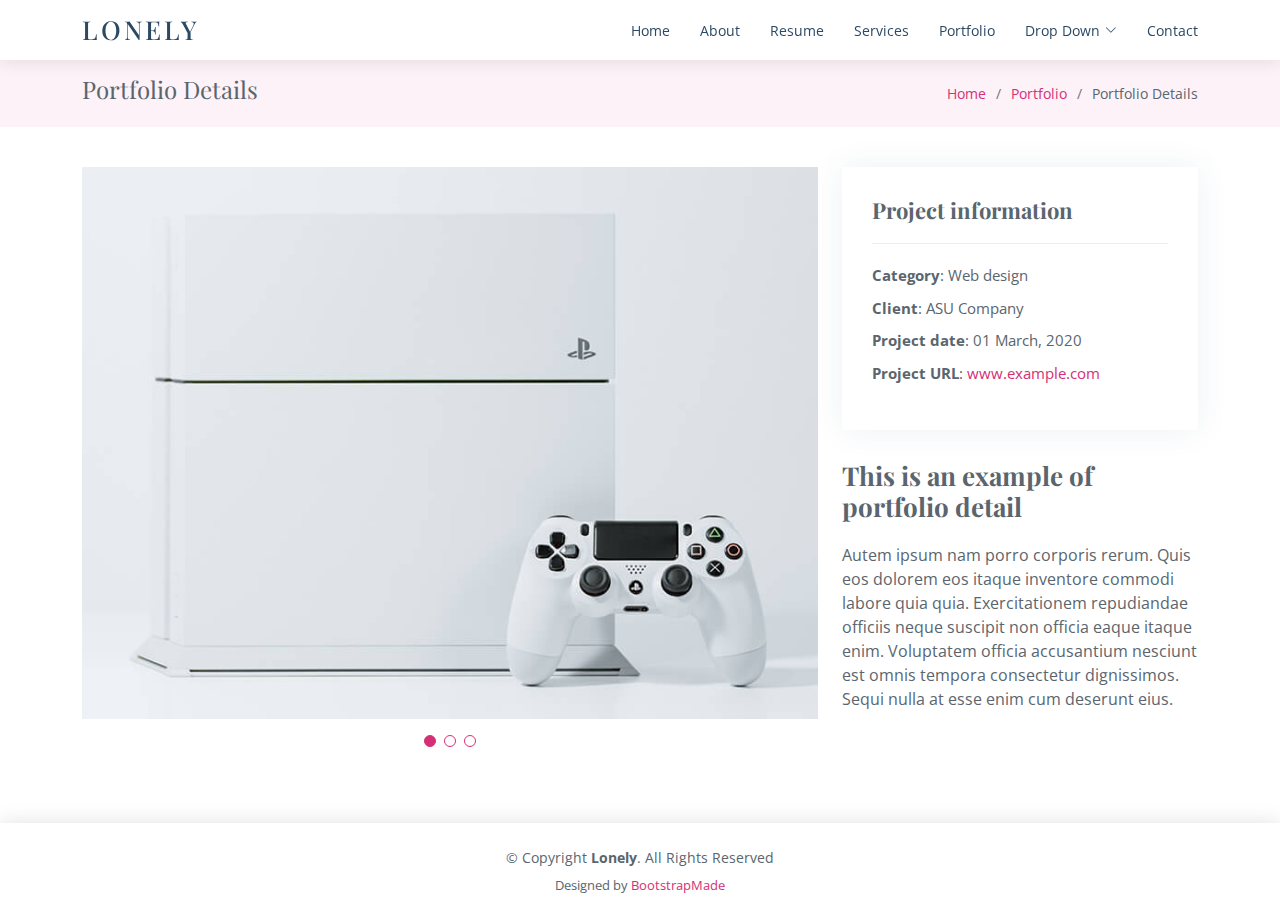
==== Website Lucas De Greef/Lonely/portfolio-details.html @ 2d720380 "website" ====
<!DOCTYPE html>
<html lang="en">

<head>
  <meta charset="utf-8">
  <meta content="width=device-width, initial-scale=1.0" name="viewport">

  <title>Portfolio Details - Lonely Bootstrap Template</title>
  <meta content="" name="description">
  <meta content="" name="keywords">

  <!-- Favicons -->
  <link href="assets/img/favicon.png" rel="icon">
  <link href="assets/img/apple-touch-icon.png" rel="apple-touch-icon">

  <!-- Google Fonts -->
  <link href="https://fonts.googleapis.com/css?family=Open+Sans:300,300i,400,400i,600,600i,700,700i|Poppins:300,300i,400,400i,500,500i,600,600i,700,700i|Playfair+Display:400,400i,500,500i,600,600i,700,700i&subset=cyrillic" rel="stylesheet">

  <!-- Vendor CSS Files -->
  <link href="assets/vendor/bootstrap/css/bootstrap.min.css" rel="stylesheet">
  <link href="assets/vendor/bootstrap-icons/bootstrap-icons.css" rel="stylesheet">
  <link href="assets/vendor/boxicons/css/boxicons.min.css" rel="stylesheet">
  <link href="assets/vendor/glightbox/css/glightbox.min.css" rel="stylesheet">
  <link href="assets/vendor/swiper/swiper-bundle.min.css" rel="stylesheet">

  <!-- Template Main CSS File -->
  <link href="assets/css/style.css" rel="stylesheet">

  <!-- =======================================================
  * Template Name: Lonely - v4.7.0
  * Template URL: https://bootstrapmade.com/free-html-bootstrap-template-lonely/
  * Author: BootstrapMade.com
  * License: https://bootstrapmade.com/license/
  ======================================================== -->
</head>

<body>

  <!-- ======= Header ======= -->
  <header id="header" class="d-flex align-items-center">
    <div class="container d-flex align-items-center justify-content-between">

      <div class="logo">
        <h1><a href="index.html">Lonely</a></h1>
        <!-- Uncomment below if you prefer to use an image logo -->
        <!-- <a href="index.html"><img src="assets/img/logo.png" alt="" class="img-fluid"></a>-->
      </div>

      <nav id="navbar" class="navbar">
        <ul>
          <li><a class="nav-link scrollto " href="#hero">Home</a></li>
          <li><a class="nav-link scrollto" href="#about">About</a></li>
          <li><a class="nav-link scrollto" href="#resume">Resume</a></li>
          <li><a class="nav-link scrollto" href="#services">Services</a></li>
          <li><a class="nav-link scrollto" href="#portfolio">Portfolio</a></li>
          <li class="dropdown"><a href="#"><span>Drop Down</span> <i class="bi bi-chevron-down"></i></a>
            <ul>
              <li><a href="#">Drop Down 1</a></li>
              <li class="dropdown"><a href="#"><span>Deep Drop Down</span> <i class="bi bi-chevron-right"></i></a>
                <ul>
                  <li><a href="#">Deep Drop Down 1</a></li>
                  <li><a href="#">Deep Drop Down 2</a></li>
                  <li><a href="#">Deep Drop Down 3</a></li>
                  <li><a href="#">Deep Drop Down 4</a></li>
                  <li><a href="#">Deep Drop Down 5</a></li>
                </ul>
              </li>
              <li><a href="#">Drop Down 2</a></li>
              <li><a href="#">Drop Down 3</a></li>
              <li><a href="#">Drop Down 4</a></li>
            </ul>
          </li>
          <li><a class="nav-link scrollto" href="#contact">Contact</a></li>
        </ul>
        <i class="bi bi-list mobile-nav-toggle"></i>
      </nav><!-- .navbar -->

    </div>
  </header><!-- End Header -->

  <main id="main">

    <!-- ======= Breadcrumbs Section ======= -->
    <section class="breadcrumbs">
      <div class="container">

        <div class="d-flex justify-content-between align-items-center">
          <h2>Portfolio Details</h2>
          <ol>
            <li><a href="index.html">Home</a></li>
            <li><a href="portfolio.html">Portfolio</a></li>
            <li>Portfolio Details</li>
          </ol>
        </div>

      </div>
    </section><!-- Breadcrumbs Section -->

    <!-- ======= Portfolio Details Section ======= -->
    <section id="portfolio-details" class="portfolio-details">
      <div class="container">

        <div class="row gy-4">

          <div class="col-lg-8">
            <div class="portfolio-details-slider swiper">
              <div class="swiper-wrapper align-items-center">

                <div class="swiper-slide">
                  <img src="assets/img/portfolio/portfolio-1.jpg" alt="">
                </div>

                <div class="swiper-slide">
                  <img src="assets/img/portfolio/portfolio-2.jpg" alt="">
                </div>

                <div class="swiper-slide">
                  <img src="assets/img/portfolio/portfolio-3.jpg" alt="">
                </div>

              </div>
              <div class="swiper-pagination"></div>
            </div>
          </div>

          <div class="col-lg-4">
            <div class="portfolio-info">
              <h3>Project information</h3>
              <ul>
                <li><strong>Category</strong>: Web design</li>
                <li><strong>Client</strong>: ASU Company</li>
                <li><strong>Project date</strong>: 01 March, 2020</li>
                <li><strong>Project URL</strong>: <a href="#">www.example.com</a></li>
              </ul>
            </div>
            <div class="portfolio-description">
              <h2>This is an example of portfolio detail</h2>
              <p>
                Autem ipsum nam porro corporis rerum. Quis eos dolorem eos itaque inventore commodi labore quia quia. Exercitationem repudiandae officiis neque suscipit non officia eaque itaque enim. Voluptatem officia accusantium nesciunt est omnis tempora consectetur dignissimos. Sequi nulla at esse enim cum deserunt eius.
              </p>
            </div>
          </div>

        </div>

      </div>
    </section><!-- End Portfolio Details Section -->

  </main><!-- End #main -->

  <!-- ======= Footer ======= -->
  <footer id="footer">
    <div class="container">
      <div class="copyright">
        &copy; Copyright <strong><span>Lonely</span></strong>. All Rights Reserved
      </div>
      <div class="credits">
        <!-- All the links in the footer should remain intact. -->
        <!-- You can delete the links only if you purchased the pro version. -->
        <!-- Licensing information: https://bootstrapmade.com/license/ -->
        <!-- Purchase the pro version with working PHP/AJAX contact form: https://bootstrapmade.com/free-html-bootstrap-template-lonely/ -->
        Designed by <a href="https://bootstrapmade.com/">BootstrapMade</a>
      </div>
    </div>
  </footer><!-- End  Footer -->

  <a href="#" class="back-to-top d-flex align-items-center justify-content-center"><i class="bi bi-arrow-up-short"></i></a>

  <!-- Vendor JS Files -->
  <script src="assets/vendor/purecounter/purecounter.js"></script>
  <script src="assets/vendor/bootstrap/js/bootstrap.bundle.min.js"></script>
  <script src="assets/vendor/glightbox/js/glightbox.min.js"></script>
  <script src="assets/vendor/isotope-layout/isotope.pkgd.min.js"></script>
  <script src="assets/vendor/swiper/swiper-bundle.min.js"></script>
  <script src="assets/vendor/waypoints/noframework.waypoints.js"></script>
  <script src="assets/vendor/php-email-form/validate.js"></script>

  <!-- Template Main JS File -->
  <script src="assets/js/main.js"></script>

</body>

</html>
---- Website Lucas De Greef/Lonely/assets/css/style.css ----
/**
* Template Name: Lonely - v4.7.0
* Template URL: https://bootstrapmade.com/free-html-bootstrap-template-lonely/
* Author: BootstrapMade.com
* License: https://bootstrapmade.com/license/
*/

/*--------------------------------------------------------------
# General
--------------------------------------------------------------*/
body {
  font-family: "Open Sans", sans-serif;
  color: #5a656e;
}

a {
  color: #d43076;
  text-decoration: none;
}

a:hover {
  color: #dd5a92;
  text-decoration: none;
}

h1, h2, h3, h4, h5, h6 {
  font-family: "Playfair Display", serif;
}

/*--------------------------------------------------------------
# Back to top button
--------------------------------------------------------------*/
.back-to-top {
  position: fixed;
  visibility: hidden;
  opacity: 0;
  right: 15px;
  bottom: 15px;
  z-index: 9999;
  background: #d43076;
  width: 40px;
  height: 40px;
  border-radius: 50px;
  transition: all 0.4s;
}
.back-to-top i {
  font-size: 24px;
  color: #fff;
  line-height: 0;
}
.back-to-top:hover {
  background: #db528c;
  color: #fff;
}
.back-to-top.active {
  visibility: visible;
  opacity: 1;
}

/*--------------------------------------------------------------
# Header
--------------------------------------------------------------*/
#header {
  transition: all 0.5s;
  z-index: 997;
  transition: all 0.5s;
  height: 60px;
  background: #fff;
  box-shadow: 0px 0px 20px 0px rgba(0, 0, 0, 0.12);
}
#header .logo h1 {
  font-size: 26px;
  margin: 0;
  padding: 6px 0;
  line-height: 1;
  font-weight: 500;
  letter-spacing: 3px;
  text-transform: uppercase;
}
#header .logo h1 a, #header .logo h1 a:hover {
  color: #2c4964;
  text-decoration: none;
}
#header .logo img {
  padding: 0;
  margin: 0;
  max-height: 40px;
}

.scrolled-offset {
  margin-top: 60px;
}

/*--------------------------------------------------------------
# Navigation Menu
--------------------------------------------------------------*/
/**
* Desktop Navigation 
*/
.navbar {
  padding: 0;
}
.navbar ul {
  margin: 0;
  padding: 0;
  display: flex;
  list-style: none;
  align-items: center;
}
.navbar li {
  position: relative;
}
.navbar a, .navbar a:focus {
  display: flex;
  align-items: center;
  justify-content: space-between;
  padding: 10px 0 10px 30px;
  font-size: 14px;
  color: #2c4964;
  white-space: nowrap;
  transition: 0.3s;
}
.navbar a i, .navbar a:focus i {
  font-size: 12px;
  line-height: 0;
  margin-left: 5px;
}
.navbar a:hover, .navbar .active, .navbar .active:focus, .navbar li:hover > a {
  color: #d43076;
}
.navbar .dropdown ul {
  display: block;
  position: absolute;
  left: 14px;
  top: 100%;
  margin: 0;
  padding: 10px 0;
  z-index: 99;
  opacity: 0;
  visibility: hidden;
  background: #fff;
  box-shadow: 0px 0px 30px rgba(127, 137, 161, 0.25);
  transition: 0.3s;
  border-radius: 4px;
}
.navbar .dropdown ul li {
  min-width: 200px;
}
.navbar .dropdown ul a {
  padding: 10px 20px;
  text-transform: none;
}
.navbar .dropdown ul a i {
  font-size: 12px;
}
.navbar .dropdown ul a:hover, .navbar .dropdown ul .active:hover, .navbar .dropdown ul li:hover > a {
  color: #d43076;
}
.navbar .dropdown:hover > ul {
  opacity: 1;
  visibility: visible;
}
.navbar .dropdown .dropdown ul {
  top: 0;
  left: calc(100% - 30px);
  visibility: hidden;
}
.navbar .dropdown .dropdown:hover > ul {
  opacity: 1;
  top: 0;
  left: 100%;
  visibility: visible;
}
@media (max-width: 1366px) {
  .navbar .dropdown .dropdown ul {
    left: -90%;
  }
  .navbar .dropdown .dropdown:hover > ul {
    left: -100%;
  }
}

/**
* Mobile Navigation 
*/
.mobile-nav-toggle {
  color: #2c4964;
  font-size: 28px;
  cursor: pointer;
  display: none;
  line-height: 0;
  transition: 0.5s;
}
.mobile-nav-toggle.bi-x {
  color: #fff;
}

@media (max-width: 991px) {
  .mobile-nav-toggle {
    display: block;
  }

  .navbar ul {
    display: none;
  }
}
.navbar-mobile {
  position: fixed;
  overflow: hidden;
  top: 0;
  right: 0;
  left: 0;
  bottom: 0;
  background: rgba(13, 21, 29, 0.6);
  transition: 0.3s;
  z-index: 998;
}
.navbar-mobile .mobile-nav-toggle {
  position: absolute;
  top: 15px;
  right: 15px;
}
.navbar-mobile ul {
  display: block;
  position: absolute;
  top: 55px;
  right: 15px;
  bottom: 15px;
  left: 15px;
  padding: 10px 0;
  border-radius: 10px;
  background-color: #fff;
  overflow-y: auto;
  transition: 0.3s;
}
.navbar-mobile a, .navbar-mobile a:focus {
  padding: 10px 20px;
  font-size: 15px;
  color: #2c4964;
}
.navbar-mobile a:hover, .navbar-mobile .active, .navbar-mobile li:hover > a {
  color: #d43076;
}
.navbar-mobile .getstarted, .navbar-mobile .getstarted:focus {
  margin: 15px;
}
.navbar-mobile .dropdown ul {
  position: static;
  display: none;
  margin: 10px 20px;
  padding: 10px 0;
  z-index: 99;
  opacity: 1;
  visibility: visible;
  background: #fff;
  box-shadow: 0px 0px 30px rgba(127, 137, 161, 0.25);
}
.navbar-mobile .dropdown ul li {
  min-width: 200px;
}
.navbar-mobile .dropdown ul a {
  padding: 10px 20px;
}
.navbar-mobile .dropdown ul a i {
  font-size: 12px;
}
.navbar-mobile .dropdown ul a:hover, .navbar-mobile .dropdown ul .active:hover, .navbar-mobile .dropdown ul li:hover > a {
  color: #d43076;
}
.navbar-mobile .dropdown > .dropdown-active {
  display: block;
}

/*--------------------------------------------------------------
# Hero Section
--------------------------------------------------------------*/
#hero {
  width: 100%;
  height: 75vh;
  background: url("../img/achter grond 3.jpg") center;
  background-size: cover;
  padding: 0 15px;
}
#hero h1 {
  margin: 0 0 10px 0;
  font-size: 48px;
  font-weight: 700;
  line-height: 56px;
  color: #fff;
}
#hero h2 {
  color: #eee;
  margin-bottom: 10px;
  font-size: 24px;
  font-weight: 300;
  font-family: "Poppins", sans-serif;
}
#hero .btn-get-started {
  font-size: 64px;
  transition: 0.5s;
  color: #fff;
  height: 60px;
}
#hero .btn-get-started:hover {
  padding-top: 10px;
  color: #d43076;
}
@media (min-width: 1024px) {
  #hero {
    background-attachment: fixed;
  }
}
@media (max-width: 768px) {
  #hero h1 {
    font-size: 28px;
    line-height: 36px;
  }
  #hero h2 {
    font-size: 18px;
    line-height: 24px;
    margin-bottom: 30px;
  }
}

/*--------------------------------------------------------------
# Sections General
--------------------------------------------------------------*/
section {
  padding: 60px 0;
}

.section-bg {
  background: linear-gradient(180deg, #f2f6f9 0%, #fff 100%);
}

.section-title {
  padding-bottom: 30px;
}
.section-title h2 {
  font-size: 32px;
  font-weight: bold;
  margin-bottom: 15px;
  padding-bottom: 15px;
  position: relative;
  color: #345676;
}
.section-title h2::after {
  content: "";
  position: absolute;
  display: block;
  width: 50px;
  height: 3px;
  background: #d43076;
  bottom: 0;
  left: 0;
}
.section-title p {
  margin-bottom: 0;
}

/*--------------------------------------------------------------
# Breadcrumbs
--------------------------------------------------------------*/
.breadcrumbs {
  padding: 15px 0;
  background-color: #fcf2f7;
  min-height: 40px;
}
.breadcrumbs h2 {
  font-size: 24px;
  font-weight: 300;
}
.breadcrumbs ol {
  display: flex;
  flex-wrap: wrap;
  list-style: none;
  padding: 0;
  margin: 0;
  font-size: 14px;
}
.breadcrumbs ol li + li {
  padding-left: 10px;
}
.breadcrumbs ol li + li::before {
  display: inline-block;
  padding-right: 10px;
  color: #6c757d;
  content: "/";
}
@media (max-width: 768px) {
  .breadcrumbs .d-flex {
    display: block !important;
  }
  .breadcrumbs ol {
    display: block;
  }
  .breadcrumbs ol li {
    display: inline-block;
  }
}

/*--------------------------------------------------------------
# About
--------------------------------------------------------------*/
.about .content {
  padding: 30px 0;
}
.about .content h3 {
  font-weight: 500;
  font-size: 34px;
  color: #2c4964;
}
.about .content p {
  margin-bottom: 0;
}
.about .content .count-box {
  padding: 20px 0;
  width: 100%;
}
.about .content .count-box i {
  display: block;
  font-size: 36px;
  color: #eeafca;
  float: left;
  line-height: 0;
}
.about .content .count-box span {
  font-size: 36px;
  line-height: 20px;
  display: block;
  font-weight: 700;
  color: #2c4964;
  margin-left: 50px;
  font-family: "Playfair Display", serif;
}
.about .content .count-box p {
  padding: 15px 0 0 0;
  margin: 0 0 0 50px;
  font-family: "Playfair Display", serif;
  font-size: 14px;
  color: #437099;
}
.about .content .count-box a {
  font-weight: 600;
  display: block;
  margin-top: 20px;
  color: #437099;
  font-size: 15px;
  font-family: "Poppins", sans-serif;
  transition: ease-in-out 0.3s;
}
.about .content .count-box a:hover {
  color: #6b96be;
}
.about .image {
  background: url("../img/Lucas 2.jpg") center ;
  background-size: cover;
  min-height: 400px;
}
@media (max-width: 991px) {
  .about .image {
    text-align: center;
  }
  .about .image img {
    max-width: 80%;
  }
}
@media (max-width: 667px) {
  .about .image img {
    max-width: 100%;
  }
}

/*--------------------------------------------------------------
# Skills
--------------------------------------------------------------*/
.skills .progress {
  height: 50px;
  display: block;
  background: none;
}
.skills .progress .skill {
  padding: 10px 0;
  margin: 0 0 6px 0;
  text-transform: uppercase;
  display: block;
  font-weight: 600;
  font-family: "Poppins", sans-serif;
  color: #2c4964;
}
.skills .progress .skill .val {
  float: right;
  font-style: normal;
}
.skills .progress-bar-wrap {
  background: #fbeaf1;
}
.skills .progress-bar {
  width: 1px;
  height: 10px;
  transition: 0.9s;
  background-color: #345676;
}

/*--------------------------------------------------------------
# Resume
--------------------------------------------------------------*/
.resume .resume-title {
  font-size: 26px;
  font-weight: 500;
  margin-top: 20px;
  margin-bottom: 20px;
  color: #4b7dab;
  font-family: "Poppins", sans-serif;
}
.resume .resume-item {
  padding: 0 0 20px 20px;
  margin-top: -2px;
  border-left: 2px solid #d43076;
  position: relative;
}
.resume .resume-item h4 {
  line-height: 18px;
  font-size: 18px;
  font-weight: 600;
  color: #2c4964;
  margin-bottom: 10px;
}
.resume .resume-item h5 {
  font-size: 16px;
  background: #e4ebf3;
  padding: 5px 15px;
  display: inline-block;
  font-weight: 400;
  margin-bottom: 10px;
  font-family: "Poppins", sans-serif;
}
.resume .resume-item ul {
  padding-left: 20px;
}
.resume .resume-item ul li {
  padding-bottom: 10px;
}
.resume .resume-item:last-child {
  padding-bottom: 0;
}
.resume .resume-item::before {
  content: "";
  position: absolute;
  width: 16px;
  height: 16px;
  border-radius: 50px;
  left: -9px;
  top: 0;
  background: #fff;
  border: 2px solid #d43076;
}

/*--------------------------------------------------------------
# Services
--------------------------------------------------------------*/
.services .icon-box {
  padding: 20px 15px;
  position: relative;
  overflow: hidden;
  background: #fff;
  box-shadow: 0 0 29px 0 rgba(68, 88, 144, 0.2);
  transition: all 0.3s ease-in-out;
  border-radius: 8px;
  text-align: center;
  z-index: 1;
}
.services .icon-box::before {
  content: "";
  position: absolute;
  top: 0;
  left: 0;
  right: 0;
  height: 0;
  transition: ease-in-out 0.3s;
  z-index: -1;
}
.services .icon-box:hover::before {
  background: #d43076;
  height: 100%;
  border-radius: 0px;
}
.services .icon {
  margin: 0 auto 30px auto;
  padding-top: 10px;
  display: inline-block;
  text-align: center;
  border-radius: 50%;
  width: 60px;
  height: 60px;
  background: #d43076;
  transition: all 0.3s ease-in-out;
}
.services .icon i {
  font-size: 36px;
  line-height: 1;
  color: #fff;
}
.services .title {
  font-weight: 700;
  margin-bottom: 15px;
  font-size: 18px;
}
.services .title a {
  color: #111;
}
.services .description {
  font-size: 15px;
  line-height: 24px;
  margin-bottom: 0;
}
.services .icon-box:hover .title a, .services .icon-box:hover .description {
  color: #fff;
}
.services .icon-box:hover .icon {
  background: #fff;
}
.services .icon-box:hover .icon i {
  color: #d43076;
}
@media (max-width: 768px) {
  .services .icon-box::before {
    bottom: 60%;
  }
}

/*--------------------------------------------------------------
# Portfolio
--------------------------------------------------------------*/
.portfolio .portfolio-item {
  margin-bottom: 30px;
}
.portfolio #portfolio-flters {
  padding: 0;
  margin: 0 auto 35px auto;
  list-style: none;
  text-align: center;
  background: #fff;
  border-radius: 50px;
  padding: 2px 15px;
  box-shadow: 0px 2px 15px rgba(0, 0, 0, 0.08);
}
.portfolio #portfolio-flters li {
  cursor: pointer;
  display: inline-block;
  padding: 10px 15px 8px 15px;
  font-size: 14px;
  font-weight: 600;
  line-height: 1;
  text-transform: uppercase;
  color: #5a656e;
  margin-bottom: 5px;
  transition: all 0.3s ease-in-out;
}
.portfolio #portfolio-flters li:hover, .portfolio #portfolio-flters li.filter-active {
  color: #d43076;
}
.portfolio #portfolio-flters li:last-child {
  margin-right: 0;
}
.portfolio .portfolio-wrap {
  transition: 0.3s;
  position: relative;
  overflow: hidden;
  z-index: 1;
}
.portfolio .portfolio-wrap::before {
  content: "";
  background: rgba(44, 73, 100, 0.6);
  position: absolute;
  left: 30px;
  right: 30px;
  top: 30px;
  bottom: 30px;
  transition: all ease-in-out 0.3s;
  z-index: 2;
  opacity: 0;
}
.portfolio .portfolio-wrap .portfolio-info {
  opacity: 0;
  position: absolute;
  top: 10%;
  left: 0;
  right: 0;
  text-align: center;
  z-index: 3;
  transition: all ease-in-out 0.3s;
}
.portfolio .portfolio-wrap .portfolio-info h4 {
  font-size: 20px;
  color: #fff;
  font-weight: 600;
}
.portfolio .portfolio-wrap .portfolio-info p {
  color: #ffffff;
  font-size: 14px;
  text-transform: uppercase;
}
.portfolio .portfolio-wrap .portfolio-links {
  opacity: 0;
  left: 0;
  right: 0;
  bottom: 10%;
  text-align: center;
  z-index: 3;
  position: absolute;
  transition: all ease-in-out 0.3s;
}
.portfolio .portfolio-wrap .portfolio-links a {
  color: #fff;
  margin: 0 2px;
  font-size: 28px;
  display: inline-block;
  transition: 0.3s;
}
.portfolio .portfolio-wrap .portfolio-links a:hover {
  color: #e684ae;
}
.portfolio .portfolio-wrap:hover::before {
  top: 0;
  left: 0;
  right: 0;
  bottom: 0;
  opacity: 1;
}
.portfolio .portfolio-wrap:hover .portfolio-info {
  opacity: 1;
  top: calc(50% - 48px);
}
.portfolio .portfolio-wrap:hover .portfolio-links {
  opacity: 1;
  bottom: calc(50% - 50px);
}

/*--------------------------------------------------------------
# Portfolio Details
--------------------------------------------------------------*/
.portfolio-details {
  padding-top: 40px;
}
.portfolio-details .portfolio-details-slider img {
  width: 100%;
}
.portfolio-details .portfolio-details-slider .swiper-pagination {
  margin-top: 20px;
  position: relative;
}
.portfolio-details .portfolio-details-slider .swiper-pagination .swiper-pagination-bullet {
  width: 12px;
  height: 12px;
  background-color: #fff;
  opacity: 1;
  border: 1px solid #d43076;
}
.portfolio-details .portfolio-details-slider .swiper-pagination .swiper-pagination-bullet-active {
  background-color: #d43076;
}
.portfolio-details .portfolio-info {
  padding: 30px;
  box-shadow: 0px 0 30px rgba(44, 73, 100, 0.08);
}
.portfolio-details .portfolio-info h3 {
  font-size: 22px;
  font-weight: 700;
  margin-bottom: 20px;
  padding-bottom: 20px;
  border-bottom: 1px solid #eee;
}
.portfolio-details .portfolio-info ul {
  list-style: none;
  padding: 0;
  font-size: 15px;
}
.portfolio-details .portfolio-info ul li + li {
  margin-top: 10px;
}
.portfolio-details .portfolio-description {
  padding-top: 30px;
}
.portfolio-details .portfolio-description h2 {
  font-size: 26px;
  font-weight: 700;
  margin-bottom: 20px;
}
.portfolio-details .portfolio-description p {
  padding: 0;
}

/*--------------------------------------------------------------
# Testimonials
--------------------------------------------------------------*/
.testimonials .testimonials-carousel, .testimonials .testimonials-slider {
  overflow: hidden;
}
.testimonials .testimonial-item {
  box-sizing: content-box;
  min-height: 320px;
}
.testimonials .testimonial-item .testimonial-img {
  width: 90px;
  border-radius: 50%;
  margin: -40px 0 0 40px;
  position: relative;
  z-index: 2;
  border: 6px solid #fff;
  box-shadow: 0px 5px 15px rgba(0, 0, 0, 0.1);
}
.testimonials .testimonial-item h3 {
  font-size: 18px;
  font-weight: bold;
  margin: 10px 0 5px 45px;
  color: #2c4964;
}
.testimonials .testimonial-item h4 {
  font-size: 14px;
  color: #6b96be;
  margin: 0 0 0 45px;
}
.testimonials .testimonial-item .quote-icon-left, .testimonials .testimonial-item .quote-icon-right {
  color: #f7d9e6;
  font-size: 26px;
}
.testimonials .testimonial-item .quote-icon-left {
  display: inline-block;
  left: -5px;
  position: relative;
}
.testimonials .testimonial-item .quote-icon-right {
  display: inline-block;
  right: -5px;
  position: relative;
  top: 10px;
}
.testimonials .testimonial-item p {
  font-style: italic;
  margin: 0 15px 0 15px;
  padding: 20px 20px 60px 20px;
  background: #fff;
  position: relative;
  border-radius: 6px;
  position: relative;
  z-index: 1;
  box-shadow: 0px 2px 15px rgba(0, 0, 0, 0.1);
}
.testimonials .swiper-pagination {
  margin-top: 20px;
  position: relative;
}
.testimonials .swiper-pagination .swiper-pagination-bullet {
  width: 12px;
  height: 12px;
  background-color: #fff;
  opacity: 1;
  border: 1px solid #d43076;
}
.testimonials .swiper-pagination .swiper-pagination-bullet-active {
  background-color: #d43076;
}
@media (max-width: 767px) {
  .testimonials {
    margin: 30px 10px;
  }
}

/*--------------------------------------------------------------
# Contact
--------------------------------------------------------------*/
.contact .contact-about h3 {
  font-size: 36px;
  margin: 0 0 10px 0;
  padding: 0;
  line-height: 1;
  font-weight: 300;
  letter-spacing: 3px;
  text-transform: uppercase;
  color: #d43076;
}
.contact .contact-about p {
  font-size: 14px;
  line-height: 24px;
  font-family: "Playfair Display", serif;
  color: #3c6387;
}
.contact .social-links {
  padding-bottom: 20px;
}
.contact .social-links a {
  font-size: 18px;
  display: inline-block;
  background: #fff;
  color: #d43076;
  line-height: 0;
  padding: 8px 0;
  margin-right: 4px;
  border-radius: 50%;
  text-align: center;
  width: 36px;
  height: 36px;
  transition: 0.3s;
  border: 1px solid #d43076;
}
.contact .social-links a:hover {
  background: #d43076;
  color: #fff;
}
.contact .info {
  color: #5a656e;
}
.contact .info i {
  font-size: 32px;
  color: #d43076;
  line-height: 0;
  margin-right: 15px;
}
.contact .info p {
  font-size: 14px;
  margin: 0;
}
.contact .php-email-form .error-message {
  display: none;
  color: #fff;
  background: #ed3c0d;
  text-align: left;
  padding: 15px;
  font-weight: 600;
}
.contact .php-email-form .error-message br + br {
  margin-top: 25px;
}
.contact .php-email-form .sent-message {
  display: none;
  color: #fff;
  background: #18d26e;
  text-align: center;
  padding: 15px;
  font-weight: 600;
}
.contact .php-email-form .loading {
  display: none;
  background: #fff;
  text-align: center;
  padding: 15px;
}
.contact .php-email-form .loading:before {
  content: "";
  display: inline-block;
  border-radius: 50%;
  width: 24px;
  height: 24px;
  margin: 0 10px -6px 0;
  border: 3px solid #18d26e;
  border-top-color: #eee;
  -webkit-animation: animate-loading 1s linear infinite;
  animation: animate-loading 1s linear infinite;
}
.contact .php-email-form input, .contact .php-email-form textarea {
  border-radius: 0;
  box-shadow: none;
  font-size: 14px;
}
.contact .php-email-form input:focus, .contact .php-email-form textarea:focus {
  border-color: #d43076;
}
.contact .php-email-form button[type=submit] {
  background: #d43076;
  border: 0;
  padding: 10px 24px;
  color: #fff;
  transition: 0.4s;
  border-radius: 50px;
}
.contact .php-email-form button[type=submit]:hover {
  background: #dd5a92;
}
@-webkit-keyframes animate-loading {
  0% {
    transform: rotate(0deg);
  }
  100% {
    transform: rotate(360deg);
  }
}
@keyframes animate-loading {
  0% {
    transform: rotate(0deg);
  }
  100% {
    transform: rotate(360deg);
  }
}

/*--------------------------------------------------------------
# Footer
--------------------------------------------------------------*/
#footer {
  background: #fff;
  padding: 24px 0;
  font-size: 14px;
  box-shadow: 0px 0 20px 0 rgba(0, 0, 0, 0.12);
}
#footer .copyright {
  text-align: center;
}
#footer .credits {
  padding-top: 8px;
  text-align: center;
  font-size: 13px;
}
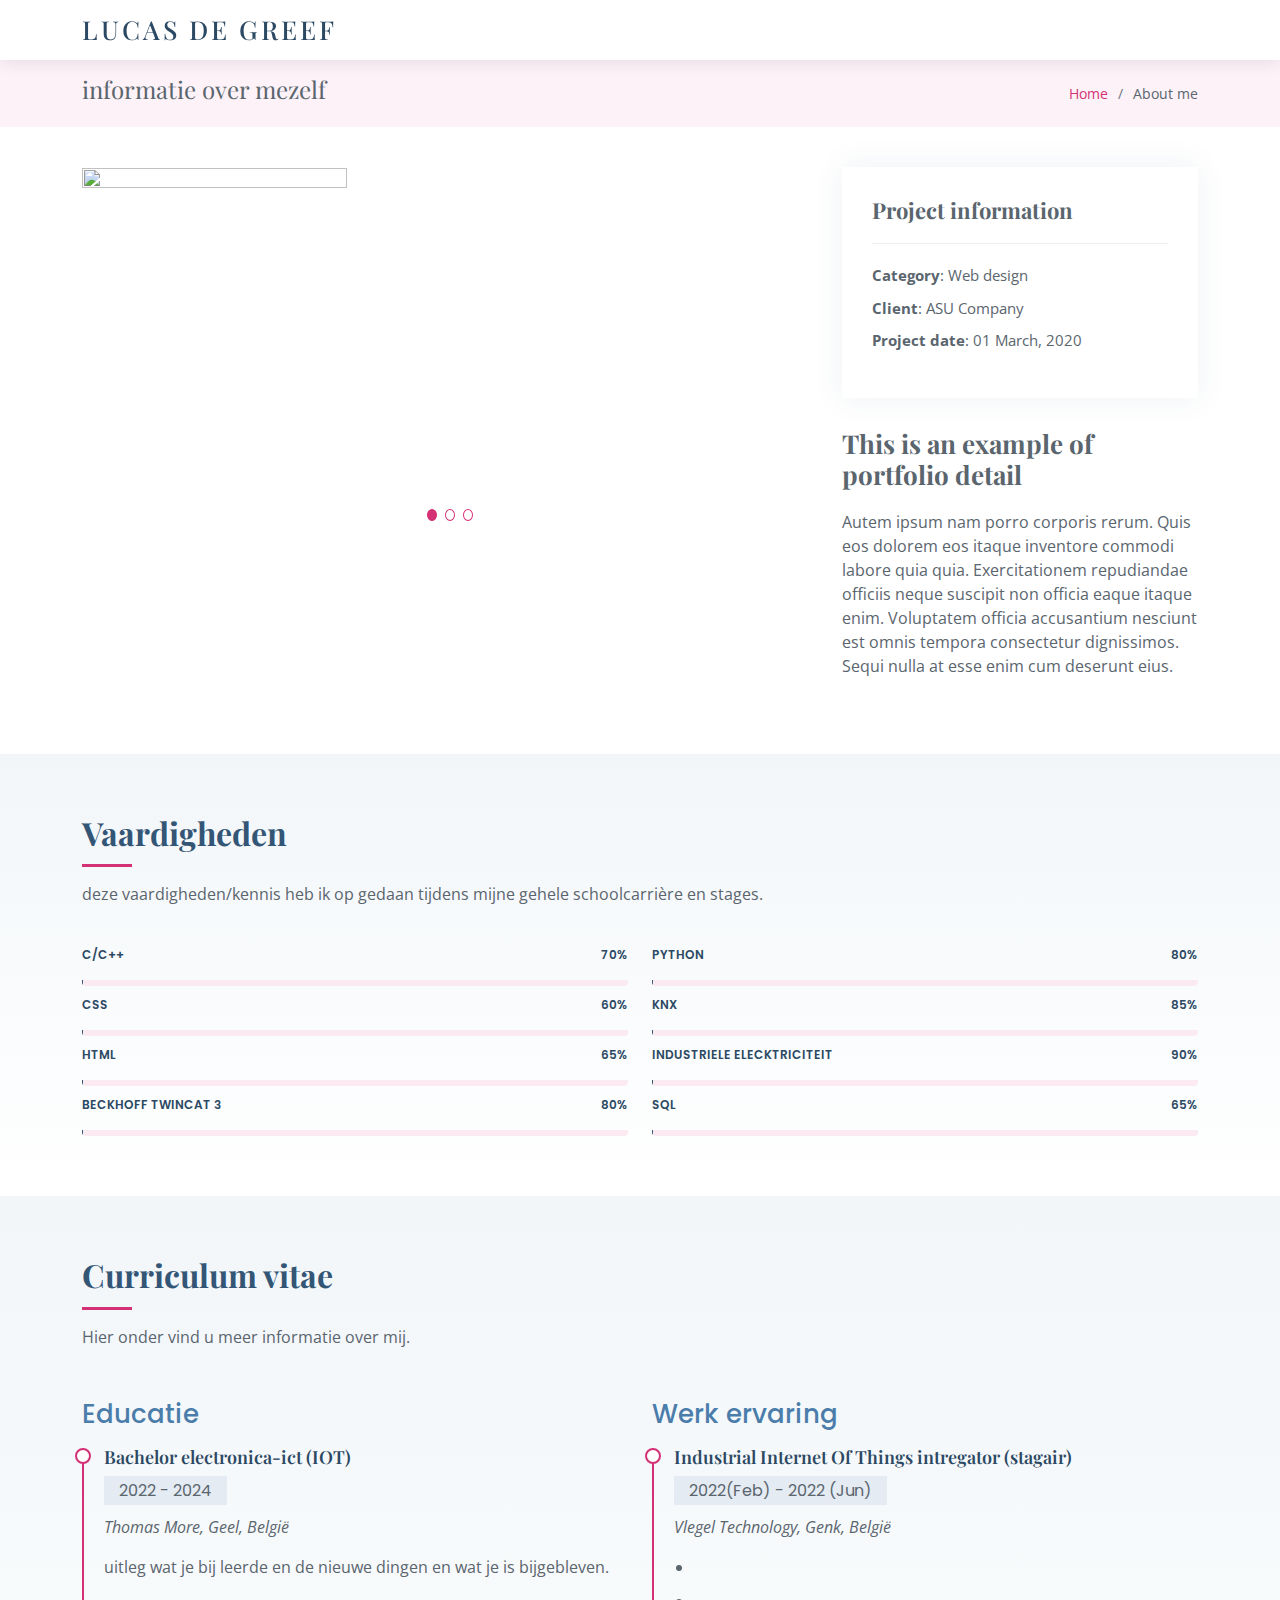
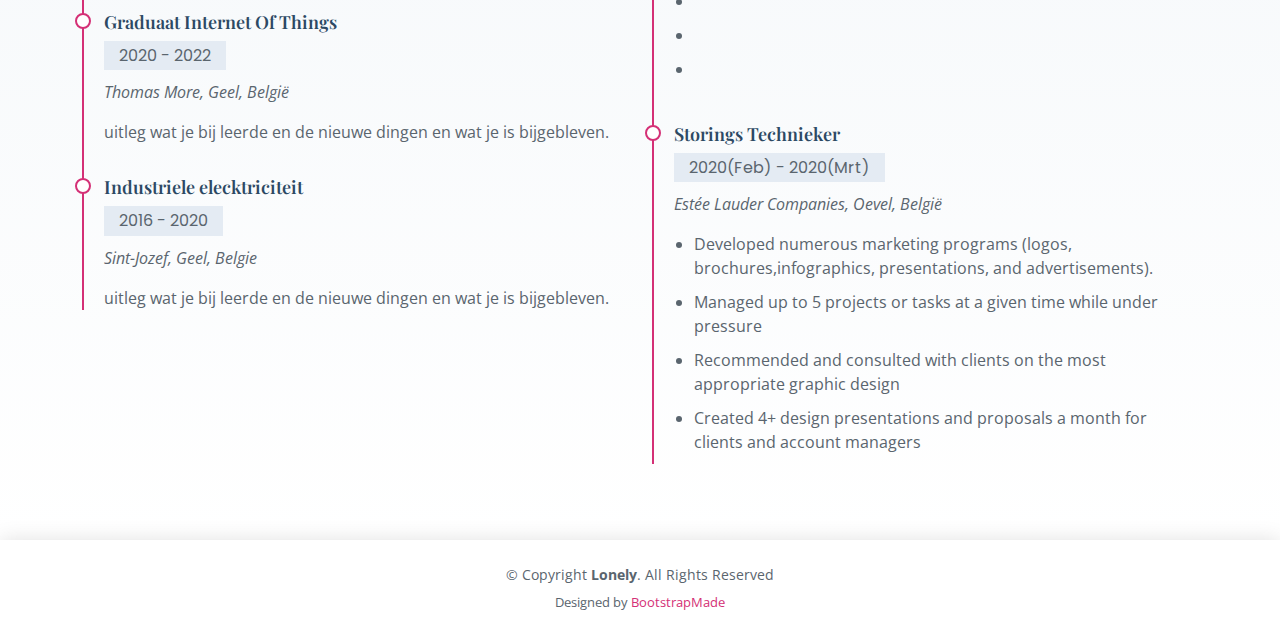
==== commit 918d8430: "test" ====
--- a/Website Lucas De Greef/Lonely/portfolio-details.html
+++ b/Website Lucas De Greef/Lonely/portfolio-details.html
@@ -1,16 +1,16 @@
 <!DOCTYPE html>
-<html lang="en">
+<html lang="nl">
 
 <head>
   <meta charset="utf-8">
   <meta content="width=device-width, initial-scale=1.0" name="viewport">
 
-  <title>Portfolio Details - Lonely Bootstrap Template</title>
+  <title>Portfolio project</title>
   <meta content="" name="description">
   <meta content="" name="keywords">
 
   <!-- Favicons -->
-  <link href="assets/img/favicon.png" rel="icon">
+  <link href="assets/img/favicon-32x32.png" rel="icon">
   <link href="assets/img/apple-touch-icon.png" rel="apple-touch-icon">
 
   <!-- Google Fonts -->
@@ -27,7 +27,7 @@
   <link href="assets/css/style.css" rel="stylesheet">
 
   <!-- =======================================================
-  * Template Name: Lonely - v4.7.0
+  * Template Name: Lonely - v4.10.0
   * Template URL: https://bootstrapmade.com/free-html-bootstrap-template-lonely/
   * Author: BootstrapMade.com
   * License: https://bootstrapmade.com/license/
@@ -41,40 +41,12 @@
     <div class="container d-flex align-items-center justify-content-between">
 
       <div class="logo">
-        <h1><a href="index.html">Lonely</a></h1>
+        <h1><a href="index.html">Lucas De Greef</a></h1>
         <!-- Uncomment below if you prefer to use an image logo -->
         <!-- <a href="index.html"><img src="assets/img/logo.png" alt="" class="img-fluid"></a>-->
       </div>
 
-      <nav id="navbar" class="navbar">
-        <ul>
-          <li><a class="nav-link scrollto " href="#hero">Home</a></li>
-          <li><a class="nav-link scrollto" href="#about">About</a></li>
-          <li><a class="nav-link scrollto" href="#resume">Resume</a></li>
-          <li><a class="nav-link scrollto" href="#services">Services</a></li>
-          <li><a class="nav-link scrollto" href="#portfolio">Portfolio</a></li>
-          <li class="dropdown"><a href="#"><span>Drop Down</span> <i class="bi bi-chevron-down"></i></a>
-            <ul>
-              <li><a href="#">Drop Down 1</a></li>
-              <li class="dropdown"><a href="#"><span>Deep Drop Down</span> <i class="bi bi-chevron-right"></i></a>
-                <ul>
-                  <li><a href="#">Deep Drop Down 1</a></li>
-                  <li><a href="#">Deep Drop Down 2</a></li>
-                  <li><a href="#">Deep Drop Down 3</a></li>
-                  <li><a href="#">Deep Drop Down 4</a></li>
-                  <li><a href="#">Deep Drop Down 5</a></li>
-                </ul>
-              </li>
-              <li><a href="#">Drop Down 2</a></li>
-              <li><a href="#">Drop Down 3</a></li>
-              <li><a href="#">Drop Down 4</a></li>
-            </ul>
-          </li>
-          <li><a class="nav-link scrollto" href="#contact">Contact</a></li>
-        </ul>
-        <i class="bi bi-list mobile-nav-toggle"></i>
-      </nav><!-- .navbar -->
-
+      
     </div>
   </header><!-- End Header -->
 
@@ -85,11 +57,10 @@
       <div class="container">
 
         <div class="d-flex justify-content-between align-items-center">
-          <h2>Portfolio Details</h2>
+          <h2>informatie over mezelf</h2>
           <ol>
             <li><a href="index.html">Home</a></li>
-            <li><a href="portfolio.html">Portfolio</a></li>
-            <li>Portfolio Details</li>
+            <li>About me</li>
           </ol>
         </div>
 
@@ -104,10 +75,10 @@
 
           <div class="col-lg-8">
             <div class="portfolio-details-slider swiper">
-              <div class="swiper-wrapper align-items-center">
+              <div class="swiper-wrapper">
 
                 <div class="swiper-slide">
-                  <img src="assets/img/portfolio/portfolio-1.jpg" alt="">
+                  <img src="assets/img/DSC00935.JPG" alt="">
                 </div>
 
                 <div class="swiper-slide">
@@ -130,7 +101,6 @@
                 <li><strong>Category</strong>: Web design</li>
                 <li><strong>Client</strong>: ASU Company</li>
                 <li><strong>Project date</strong>: 01 March, 2020</li>
-                <li><strong>Project URL</strong>: <a href="#">www.example.com</a></li>
               </ul>
             </div>
             <div class="portfolio-description">
@@ -145,6 +115,151 @@
 
       </div>
     </section><!-- End Portfolio Details Section -->
+
+
+    <!-- ======= Skills Section ======= -->
+    <section id="skills" class="skills section-bg">
+      <div class="container">
+
+        <div class="section-title">
+          <h2>Vaardigheden</h2>
+          <p>deze vaardigheden/kennis heb ik op gedaan tijdens mijne gehele schoolcarrière en stages.</p>
+        </div>
+
+        <div class="row skills-content">
+
+          <div class="col-lg-6">
+
+            <div class="progress">
+              <span class="skill">C/C++ <i class="val">70%</i></span>
+              <div class="progress-bar-wrap">
+                <div class="progress-bar" role="progressbar" aria-valuenow="70" aria-valuemin="0" aria-valuemax="100"></div>
+              </div>
+            </div>
+
+            <div class="progress">
+              <span class="skill">CSS <i class="val">60%</i></span>
+              <div class="progress-bar-wrap">
+                <div class="progress-bar" role="progressbar" aria-valuenow="60" aria-valuemin="0" aria-valuemax="100"></div>
+              </div>
+            </div>
+
+            <div class="progress">
+              <span class="skill"> HTML <i class="val">65%</i></span>
+              <div class="progress-bar-wrap">
+                <div class="progress-bar" role="progressbar" aria-valuenow="65" aria-valuemin="0" aria-valuemax="100"></div>
+              </div>
+            </div>
+
+            <div class="progress">
+              <span class="skill">Beckhoff Twincat 3<i class="val">80%</i></span>
+              <div class="progress-bar-wrap">
+                <div class="progress-bar" role="progressbar" aria-valuenow="80" aria-valuemin="0" aria-valuemax="100"></div>
+              </div>
+            </div>
+          </div>
+
+          <div class="col-lg-6">
+
+            <div class="progress">
+              <span class="skill">Python <i class="val">80%</i></span>
+              <div class="progress-bar-wrap">
+                <div class="progress-bar" role="progressbar" aria-valuenow="80" aria-valuemin="0" aria-valuemax="100"></div>
+              </div>
+            </div>
+
+            <div class="progress">
+              <span class="skill">KNX <i class="val">85%</i></span>
+              <div class="progress-bar-wrap">
+                <div class="progress-bar" role="progressbar" aria-valuenow="85" aria-valuemin="0" aria-valuemax="100"></div>
+              </div>
+            </div>
+
+            <div class="progress">
+              <span class="skill">Industriele elecktriciteit <i class="val">90%</i></span>
+              <div class="progress-bar-wrap">
+                <div class="progress-bar" role="progressbar" aria-valuenow="90" aria-valuemin="0" aria-valuemax="100"></div>
+              </div>
+            </div>
+
+            <div class="progress">
+              <span class="skill"> SQL <i class="val">65%</i></span>
+              <div class="progress-bar-wrap">
+                <div class="progress-bar" role="progressbar" aria-valuenow="65" aria-valuemin="0" aria-valuemax="100"></div>
+              </div>
+            </div>
+
+          </div>
+
+        </div>
+
+      </div>
+    </section><!-- End Skills Section -->
+
+ <!-- ======= Resume Section ======= -->
+ <section id="resume" class="resume section-bg">
+  <div class="container">
+
+    <div class="section-title">
+      <h2>Curriculum vitae</h2>
+      <p>Hier onder vind u meer informatie over mij.</p>
+    </div>
+    <div class="row">
+      <div class="col-lg-6">
+        <h3 class="resume-title">Educatie</h3>
+        <div class="resume-item">
+          <h4>Bachelor electronica-ict (IOT)</h4>
+          <h5>2022 - 2024</h5>
+          <p><em>Thomas More, Geel, België</em></p>
+          <p> uitleg wat je bij leerde en de nieuwe dingen en wat je is bijgebleven.</p>
+        </div>
+        <div class="resume-item">
+          <h4>Graduaat Internet Of Things </h4>
+          <h5>2020 - 2022</h5>
+          <p><em>Thomas More, Geel, België</em></p>
+          <p> uitleg wat je bij leerde en de nieuwe dingen en wat je is bijgebleven.</p>
+        </div>
+        <div class="resume-item">
+          <h4>Industriele elecktriciteit</h4>
+          <h5>2016 - 2020</h5>
+          <p><em>Sint-Jozef, Geel, Belgie</em></p>
+          <p> uitleg wat je bij leerde en de nieuwe dingen en wat je is bijgebleven.</p>
+        </div>
+      </div>
+
+
+      <div class="col-lg-6">
+        <h3 class="resume-title">Werk ervaring</h3>
+        <div class="resume-item">
+          <h4>Industrial Internet Of Things intregator (stagair)</h4>
+          <h5>2022(Feb) - 2022 (Jun)</h5>
+          <p><em>Vlegel Technology, Genk, België </em></p>
+          <ul>
+            <li></li>
+            <li></li>
+            <li></li>
+            <li></li>
+          </ul>
+          </p>
+        </div>
+        <div class="resume-item">
+          <h4>Storings Technieker</h4>
+          <h5>2020(Feb) - 2020(Mrt)</h5>
+          <p><em>Estée Lauder Companies, Oevel, België</em></p>
+          <p>
+          <ul>
+            <li>Developed numerous marketing programs (logos, brochures,infographics, presentations, and advertisements).</li>
+            <li>Managed up to 5 projects or tasks at a given time while under pressure</li>
+            <li>Recommended and consulted with clients on the most appropriate graphic design</li>
+            <li>Created 4+ design presentations and proposals a month for clients and account managers</li>
+          </ul>
+          </p>
+        </div>
+      </div>
+    </div>
+
+  </div>
+</section><!-- End Res
 
   </main><!-- End #main -->
 
@@ -167,7 +282,7 @@
   <a href="#" class="back-to-top d-flex align-items-center justify-content-center"><i class="bi bi-arrow-up-short"></i></a>
 
   <!-- Vendor JS Files -->
-  <script src="assets/vendor/purecounter/purecounter.js"></script>
+  <script src="assets/vendor/purecounter/purecounter_vanilla.js"></script>
   <script src="assets/vendor/bootstrap/js/bootstrap.bundle.min.js"></script>
   <script src="assets/vendor/glightbox/js/glightbox.min.js"></script>
   <script src="assets/vendor/isotope-layout/isotope.pkgd.min.js"></script>
--- a/Website Lucas De Greef/Lonely/assets/css/style.css
+++ b/Website Lucas De Greef/Lonely/assets/css/style.css
@@ -154,7 +154,7 @@
   font-size: 12px;
 }
 .navbar .dropdown ul a:hover, .navbar .dropdown ul .active:hover, .navbar .dropdown ul li:hover > a {
-  color: #d43076;
+  color: #303bd4;
 }
 .navbar .dropdown:hover > ul {
   opacity: 1;
@@ -276,8 +276,8 @@
 --------------------------------------------------------------*/
 #hero {
   width: 100%;
-  height: 75vh;
-  background: url("../img/achter grond 3.jpg") center;
+  height: 90vh;
+  background: url("../img/DSC00935.JPG") center; /* deze foto nog vervangen*/
   background-size: cover;
   padding: 0 15px;
 }
@@ -289,7 +289,7 @@
   color: #fff;
 }
 #hero h2 {
-  color: #eee;
+  color: #fff;
   margin-bottom: 10px;
   font-size: 24px;
   font-weight: 300;
@@ -303,7 +303,7 @@
 }
 #hero .btn-get-started:hover {
   padding-top: 10px;
-  color: #d43076;
+  color: #60cc21;
 }
 @media (min-width: 1024px) {
   #hero {
@@ -453,7 +453,7 @@
   color: #6b96be;
 }
 .about .image {
-  background: url("../img/Lucas 2.jpg") center ;
+  background: url("../img/Lucas1.jpg") top center ;
   background-size: cover;
   min-height: 400px;
 }
@@ -744,14 +744,15 @@
   padding-top: 40px;
 }
 .portfolio-details .portfolio-details-slider img {
-  width: 100%;
+  width: 60%;
+  height: 60%;
 }
 .portfolio-details .portfolio-details-slider .swiper-pagination {
-  margin-top: 20px;
+  margin-top: 15px;
   position: relative;
 }
 .portfolio-details .portfolio-details-slider .swiper-pagination .swiper-pagination-bullet {
-  width: 12px;
+  width: 10px;
   height: 12px;
   background-color: #fff;
   opacity: 1;
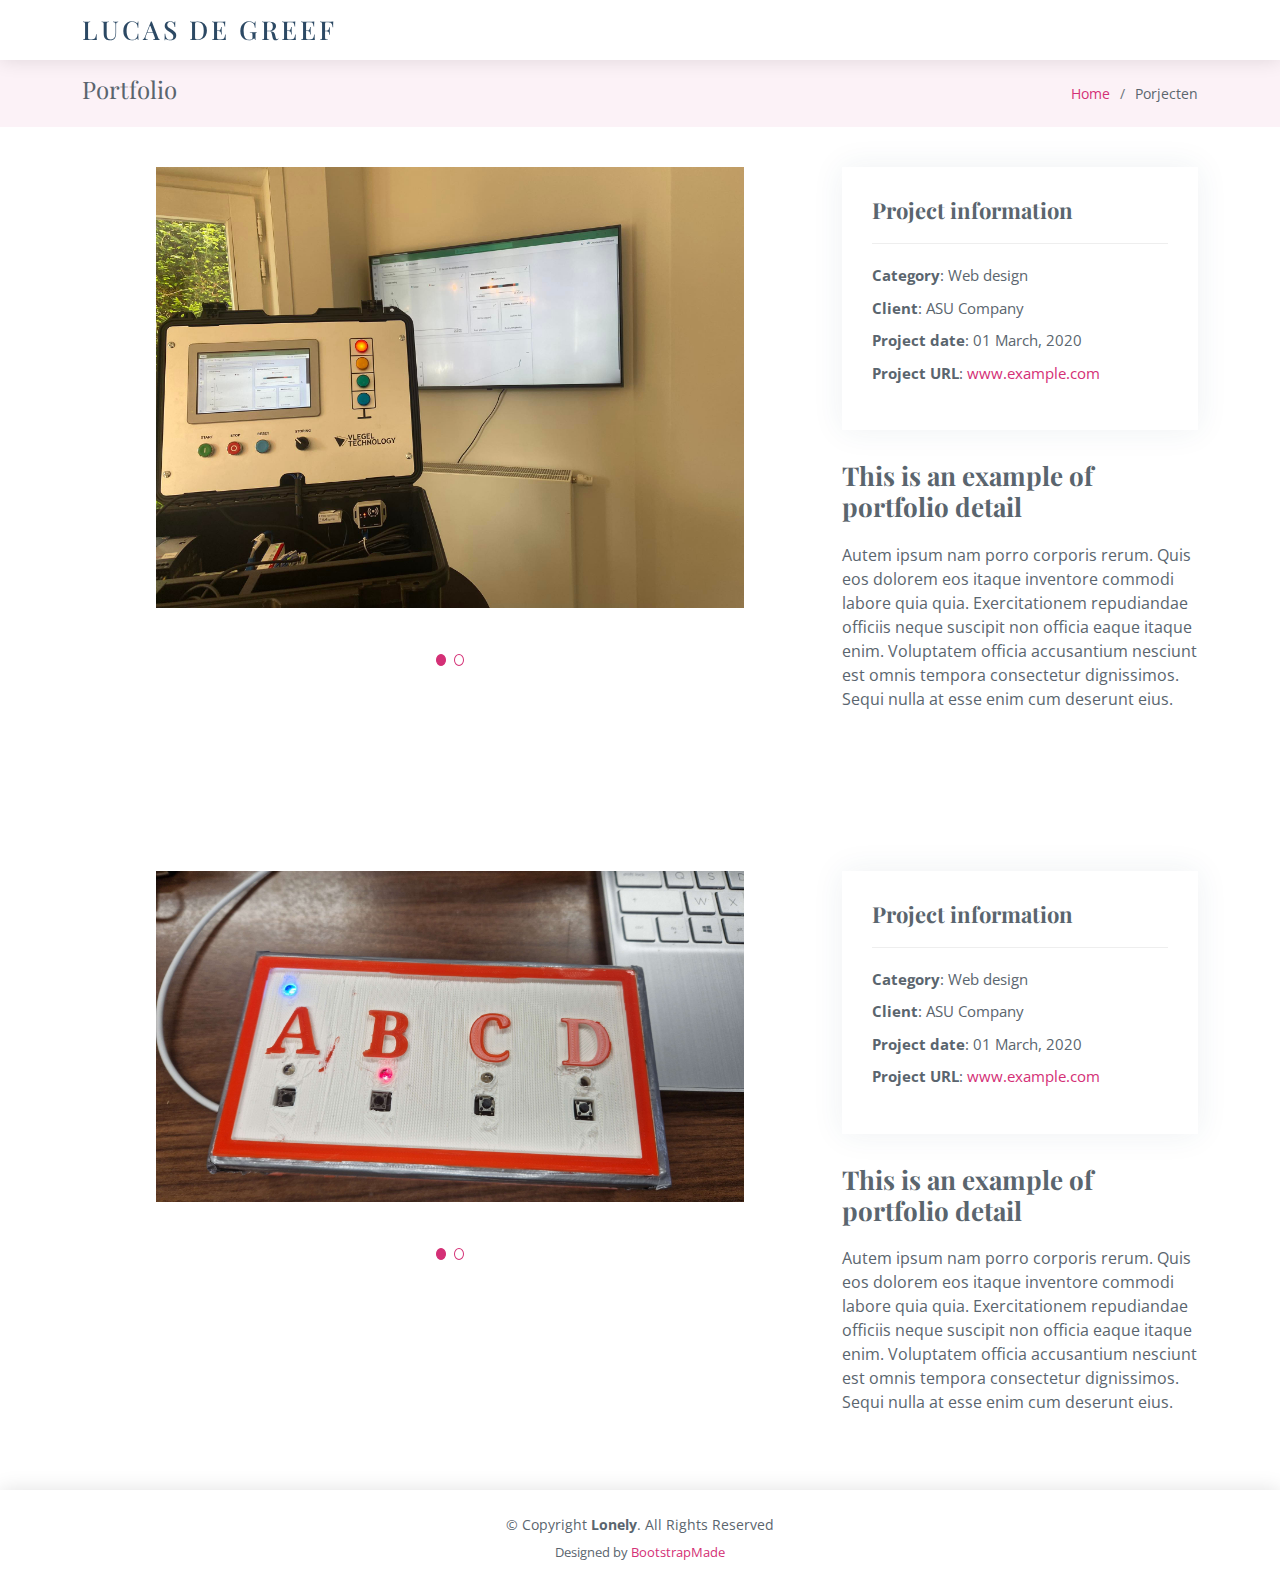
==== commit 27a139d7: "bijna klaar" ====
--- a/Website Lucas De Greef/Lonely/portfolio-details.html
+++ b/Website Lucas De Greef/Lonely/portfolio-details.html
@@ -1,16 +1,16 @@
 <!DOCTYPE html>
-<html lang="nl">
+<html lang="en">
 
 <head>
   <meta charset="utf-8">
   <meta content="width=device-width, initial-scale=1.0" name="viewport">
 
-  <title>Portfolio project</title>
+  <title>Projecten</title>
   <meta content="" name="description">
   <meta content="" name="keywords">
 
   <!-- Favicons -->
-  <link href="assets/img/favicon-32x32.png" rel="icon">
+  <link href="assets/img/favicon.png" rel="icon">
   <link href="assets/img/apple-touch-icon.png" rel="apple-touch-icon">
 
   <!-- Google Fonts -->
@@ -46,7 +46,6 @@
         <!-- <a href="index.html"><img src="assets/img/logo.png" alt="" class="img-fluid"></a>-->
       </div>
 
-      
     </div>
   </header><!-- End Header -->
 
@@ -57,10 +56,10 @@
       <div class="container">
 
         <div class="d-flex justify-content-between align-items-center">
-          <h2>informatie over mezelf</h2>
+          <h2>Portfolio</h2>
           <ol>
             <li><a href="index.html">Home</a></li>
-            <li>About me</li>
+            <li>Porjecten</li>
           </ol>
         </div>
 
@@ -75,18 +74,58 @@
 
           <div class="col-lg-8">
             <div class="portfolio-details-slider swiper">
-              <div class="swiper-wrapper">
+              <div class="swiper-wrapper align-items-center">
 
                 <div class="swiper-slide">
-                  <img src="assets/img/DSC00935.JPG" alt="">
+                  <img src="assets/img/Achter grond 3.jpg" alt="">
                 </div>
 
                 <div class="swiper-slide">
-                  <img src="assets/img/portfolio/portfolio-2.jpg" alt="">
+                  <img src="assets/img/achtergrond 2.jpg" alt="">
+                </div>
+              </div>
+              <div class="swiper-pagination"></div>
+            </div>
+          </div>
+
+          <div class="col-lg-4">
+            <div class="portfolio-info">
+              <h3>Project information</h3>
+              <ul>
+                <li><strong>Category</strong>: Web design</li>
+                <li><strong>Client</strong>: ASU Company</li>
+                <li><strong>Project date</strong>: 01 March, 2020</li>
+                <li><strong>Project URL</strong>: <a href="#">www.example.com</a></li>
+              </ul>
+            </div>
+            <div class="portfolio-description">
+              <h2>This is an example of portfolio detail</h2>
+              <p>
+                Autem ipsum nam porro corporis rerum. Quis eos dolorem eos itaque inventore commodi labore quia quia. Exercitationem repudiandae officiis neque suscipit non officia eaque itaque enim. Voluptatem officia accusantium nesciunt est omnis tempora consectetur dignissimos. Sequi nulla at esse enim cum deserunt eius.
+              </p>
+            </div>
+          </div>
+
+        </div>
+
+      </div>
+
+      <div><br><br><br><br><br><br></div>
+
+      <div class="container">
+
+        <div class="row gy-4">
+
+          <div class="col-lg-8">
+            <div class="portfolio-details-slider swiper">
+              <div class="swiper-wrapper align-items-center">
+
+                <div class="swiper-slide">
+                  <img src="assets/img/20230131_111245.jpg" alt="">
                 </div>
 
                 <div class="swiper-slide">
-                  <img src="assets/img/portfolio/portfolio-3.jpg" alt="">
+                  <img src="assets/img/20230131_111248.jpg" alt="">
                 </div>
 
               </div>
@@ -101,6 +140,7 @@
                 <li><strong>Category</strong>: Web design</li>
                 <li><strong>Client</strong>: ASU Company</li>
                 <li><strong>Project date</strong>: 01 March, 2020</li>
+                <li><strong>Project URL</strong>: <a href="#">www.example.com</a></li>
               </ul>
             </div>
             <div class="portfolio-description">
@@ -115,151 +155,6 @@
 
       </div>
     </section><!-- End Portfolio Details Section -->
-
-
-    <!-- ======= Skills Section ======= -->
-    <section id="skills" class="skills section-bg">
-      <div class="container">
-
-        <div class="section-title">
-          <h2>Vaardigheden</h2>
-          <p>deze vaardigheden/kennis heb ik op gedaan tijdens mijne gehele schoolcarrière en stages.</p>
-        </div>
-
-        <div class="row skills-content">
-
-          <div class="col-lg-6">
-
-            <div class="progress">
-              <span class="skill">C/C++ <i class="val">70%</i></span>
-              <div class="progress-bar-wrap">
-                <div class="progress-bar" role="progressbar" aria-valuenow="70" aria-valuemin="0" aria-valuemax="100"></div>
-              </div>
-            </div>
-
-            <div class="progress">
-              <span class="skill">CSS <i class="val">60%</i></span>
-              <div class="progress-bar-wrap">
-                <div class="progress-bar" role="progressbar" aria-valuenow="60" aria-valuemin="0" aria-valuemax="100"></div>
-              </div>
-            </div>
-
-            <div class="progress">
-              <span class="skill"> HTML <i class="val">65%</i></span>
-              <div class="progress-bar-wrap">
-                <div class="progress-bar" role="progressbar" aria-valuenow="65" aria-valuemin="0" aria-valuemax="100"></div>
-              </div>
-            </div>
-
-            <div class="progress">
-              <span class="skill">Beckhoff Twincat 3<i class="val">80%</i></span>
-              <div class="progress-bar-wrap">
-                <div class="progress-bar" role="progressbar" aria-valuenow="80" aria-valuemin="0" aria-valuemax="100"></div>
-              </div>
-            </div>
-          </div>
-
-          <div class="col-lg-6">
-
-            <div class="progress">
-              <span class="skill">Python <i class="val">80%</i></span>
-              <div class="progress-bar-wrap">
-                <div class="progress-bar" role="progressbar" aria-valuenow="80" aria-valuemin="0" aria-valuemax="100"></div>
-              </div>
-            </div>
-
-            <div class="progress">
-              <span class="skill">KNX <i class="val">85%</i></span>
-              <div class="progress-bar-wrap">
-                <div class="progress-bar" role="progressbar" aria-valuenow="85" aria-valuemin="0" aria-valuemax="100"></div>
-              </div>
-            </div>
-
-            <div class="progress">
-              <span class="skill">Industriele elecktriciteit <i class="val">90%</i></span>
-              <div class="progress-bar-wrap">
-                <div class="progress-bar" role="progressbar" aria-valuenow="90" aria-valuemin="0" aria-valuemax="100"></div>
-              </div>
-            </div>
-
-            <div class="progress">
-              <span class="skill"> SQL <i class="val">65%</i></span>
-              <div class="progress-bar-wrap">
-                <div class="progress-bar" role="progressbar" aria-valuenow="65" aria-valuemin="0" aria-valuemax="100"></div>
-              </div>
-            </div>
-
-          </div>
-
-        </div>
-
-      </div>
-    </section><!-- End Skills Section -->
-
- <!-- ======= Resume Section ======= -->
- <section id="resume" class="resume section-bg">
-  <div class="container">
-
-    <div class="section-title">
-      <h2>Curriculum vitae</h2>
-      <p>Hier onder vind u meer informatie over mij.</p>
-    </div>
-    <div class="row">
-      <div class="col-lg-6">
-        <h3 class="resume-title">Educatie</h3>
-        <div class="resume-item">
-          <h4>Bachelor electronica-ict (IOT)</h4>
-          <h5>2022 - 2024</h5>
-          <p><em>Thomas More, Geel, België</em></p>
-          <p> uitleg wat je bij leerde en de nieuwe dingen en wat je is bijgebleven.</p>
-        </div>
-        <div class="resume-item">
-          <h4>Graduaat Internet Of Things </h4>
-          <h5>2020 - 2022</h5>
-          <p><em>Thomas More, Geel, België</em></p>
-          <p> uitleg wat je bij leerde en de nieuwe dingen en wat je is bijgebleven.</p>
-        </div>
-        <div class="resume-item">
-          <h4>Industriele elecktriciteit</h4>
-          <h5>2016 - 2020</h5>
-          <p><em>Sint-Jozef, Geel, Belgie</em></p>
-          <p> uitleg wat je bij leerde en de nieuwe dingen en wat je is bijgebleven.</p>
-        </div>
-      </div>
-
-
-      <div class="col-lg-6">
-        <h3 class="resume-title">Werk ervaring</h3>
-        <div class="resume-item">
-          <h4>Industrial Internet Of Things intregator (stagair)</h4>
-          <h5>2022(Feb) - 2022 (Jun)</h5>
-          <p><em>Vlegel Technology, Genk, België </em></p>
-          <ul>
-            <li></li>
-            <li></li>
-            <li></li>
-            <li></li>
-          </ul>
-          </p>
-        </div>
-        <div class="resume-item">
-          <h4>Storings Technieker</h4>
-          <h5>2020(Feb) - 2020(Mrt)</h5>
-          <p><em>Estée Lauder Companies, Oevel, België</em></p>
-          <p>
-          <ul>
-            <li>Developed numerous marketing programs (logos, brochures,infographics, presentations, and advertisements).</li>
-            <li>Managed up to 5 projects or tasks at a given time while under pressure</li>
-            <li>Recommended and consulted with clients on the most appropriate graphic design</li>
-            <li>Created 4+ design presentations and proposals a month for clients and account managers</li>
-          </ul>
-          </p>
-        </div>
-      </div>
-    </div>
-
-  </div>
-</section><!-- End Res
 
   </main><!-- End #main -->
 
--- a/Website Lucas De Greef/Lonely/assets/css/style.css
+++ b/Website Lucas De Greef/Lonely/assets/css/style.css
@@ -115,7 +115,7 @@
   align-items: center;
   justify-content: space-between;
   padding: 10px 0 10px 30px;
-  font-size: 14px;
+  font-size: 20px;
   color: #2c4964;
   white-space: nowrap;
   transition: 0.3s;
@@ -276,8 +276,8 @@
 --------------------------------------------------------------*/
 #hero {
   width: 100%;
-  height: 90vh;
-  background: url("../img/DSC00935.JPG") center; /* deze foto nog vervangen*/
+  height: 99vh;
+  background: url("../img/DSC02151.JPG") top; /* deze foto nog vervangen*/
   background-size: cover;
   padding: 0 15px;
 }
@@ -303,7 +303,7 @@
 }
 #hero .btn-get-started:hover {
   padding-top: 10px;
-  color: #60cc21;
+  color: #2c4964;
 }
 @media (min-width: 1024px) {
   #hero {
@@ -570,6 +570,7 @@
   text-align: center;
   z-index: 1;
 }
+
 .services .icon-box::before {
   content: "";
   position: absolute;
@@ -580,6 +581,7 @@
   transition: ease-in-out 0.3s;
   z-index: -1;
 }
+
 .services .icon-box:hover::before {
   background: #d43076;
   height: 100%;
@@ -744,8 +746,11 @@
   padding-top: 40px;
 }
 .portfolio-details .portfolio-details-slider img {
-  width: 60%;
-  height: 60%;
+  width: 80%;
+  height: 80%;
+  margin-left: 10%;
+  margin-right: 20%;
+  margin-bottom: 35px;
 }
 .portfolio-details .portfolio-details-slider .swiper-pagination {
   margin-top: 15px;
@@ -1011,4 +1016,4 @@
   padding-top: 8px;
   text-align: center;
   font-size: 13px;
-}+}
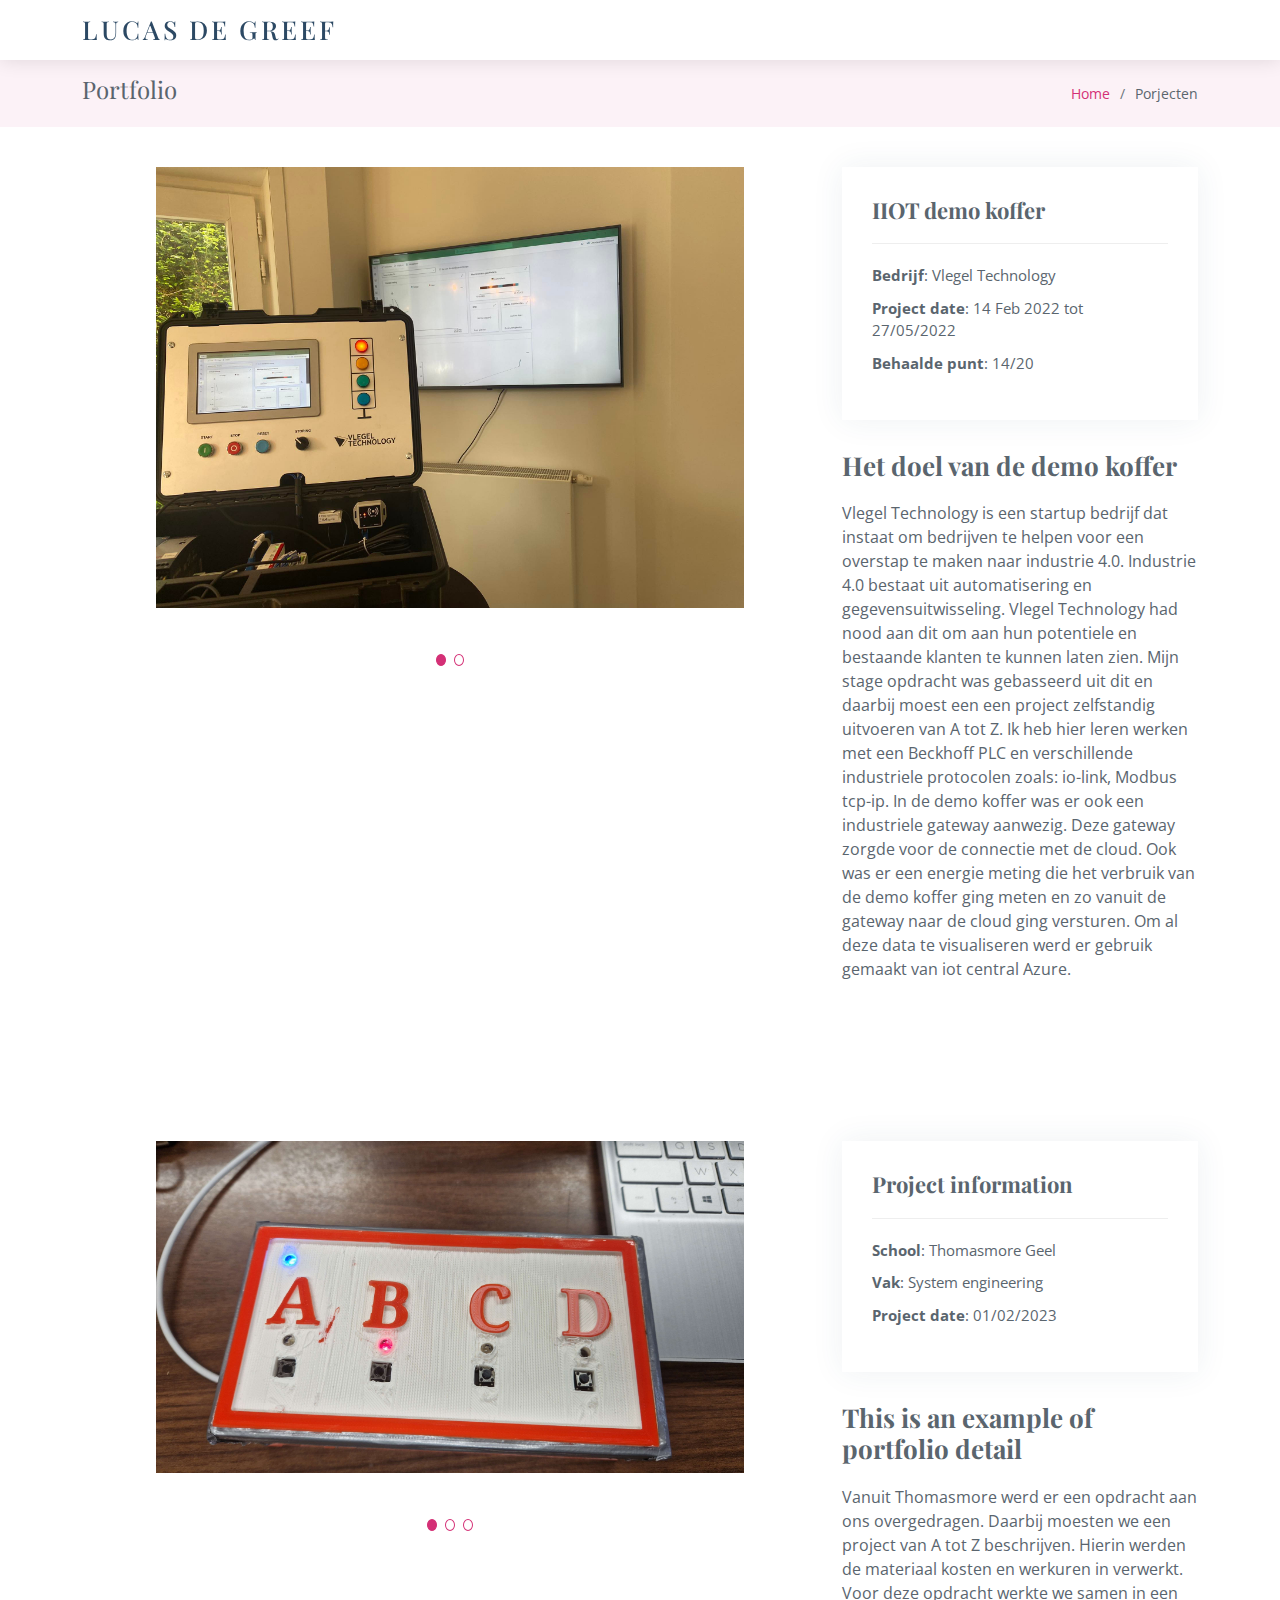
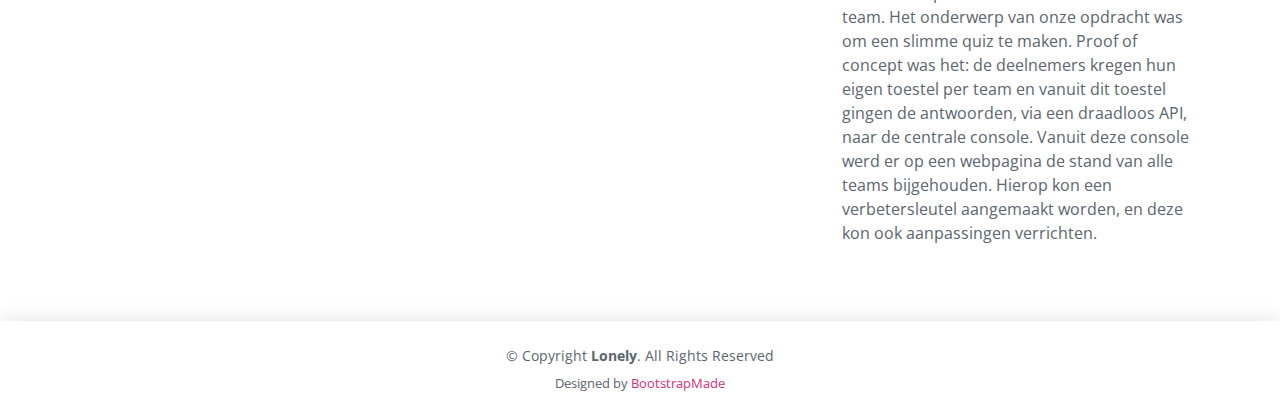
==== commit 591a9b0c: "final" ====
--- a/Website Lucas De Greef/Lonely/portfolio-details.html
+++ b/Website Lucas De Greef/Lonely/portfolio-details.html
@@ -1,5 +1,5 @@
 <!DOCTYPE html>
-<html lang="en">
+<html lang="nl">
 
 <head>
   <meta charset="utf-8">
@@ -10,8 +10,7 @@
   <meta content="" name="keywords">
 
   <!-- Favicons -->
-  <link href="assets/img/favicon.png" rel="icon">
-  <link href="assets/img/apple-touch-icon.png" rel="apple-touch-icon">
+  <link href="assets/img/favicon-32x32.png" rel="icon">
 
   <!-- Google Fonts -->
   <link href="https://fonts.googleapis.com/css?family=Open+Sans:300,300i,400,400i,600,600i,700,700i|Poppins:300,300i,400,400i,500,500i,600,600i,700,700i|Playfair+Display:400,400i,500,500i,600,600i,700,700i&subset=cyrillic" rel="stylesheet">
@@ -23,15 +22,9 @@
   <link href="assets/vendor/glightbox/css/glightbox.min.css" rel="stylesheet">
   <link href="assets/vendor/swiper/swiper-bundle.min.css" rel="stylesheet">
 
-  <!-- Template Main CSS File -->
+  
   <link href="assets/css/style.css" rel="stylesheet">
 
-  <!-- =======================================================
-  * Template Name: Lonely - v4.10.0
-  * Template URL: https://bootstrapmade.com/free-html-bootstrap-template-lonely/
-  * Author: BootstrapMade.com
-  * License: https://bootstrapmade.com/license/
-  ======================================================== -->
 </head>
 
 <body>
@@ -90,18 +83,25 @@
 
           <div class="col-lg-4">
             <div class="portfolio-info">
-              <h3>Project information</h3>
+              <h3>IIOT demo koffer</h3>
               <ul>
-                <li><strong>Category</strong>: Web design</li>
-                <li><strong>Client</strong>: ASU Company</li>
-                <li><strong>Project date</strong>: 01 March, 2020</li>
-                <li><strong>Project URL</strong>: <a href="#">www.example.com</a></li>
+                <li><strong>Bedrijf</strong>: Vlegel Technology</li>
+                <li><strong>Project date</strong>: 14 Feb 2022 tot 27/05/2022</li>
+                <li><strong>Behaalde punt</strong>: 14/20</li> 
               </ul>
             </div>
             <div class="portfolio-description">
-              <h2>This is an example of portfolio detail</h2>
+              <h2>Het doel van de demo koffer</h2>
               <p>
-                Autem ipsum nam porro corporis rerum. Quis eos dolorem eos itaque inventore commodi labore quia quia. Exercitationem repudiandae officiis neque suscipit non officia eaque itaque enim. Voluptatem officia accusantium nesciunt est omnis tempora consectetur dignissimos. Sequi nulla at esse enim cum deserunt eius.
+                Vlegel Technology is een startup bedrijf dat instaat om bedrijven te helpen voor een overstap te maken naar industrie 4.0.
+                Industrie 4.0 bestaat uit automatisering en gegevensuitwisseling.
+                Vlegel Technology had nood aan dit om aan hun potentiele en bestaande klanten te kunnen laten zien.
+                Mijn stage opdracht was gebasseerd uit dit en daarbij moest een een project zelfstandig uitvoeren van A tot Z.
+                Ik heb hier leren werken met een Beckhoff PLC en verschillende industriele protocolen zoals:
+                io-link, Modbus tcp-ip.
+                In de demo koffer was er ook een industriele gateway aanwezig. Deze gateway zorgde voor de connectie met de cloud.
+                Ook was er een energie meting die het verbruik van de demo koffer ging meten en zo vanuit de gateway naar de cloud ging versturen.
+                Om al deze data te visualiseren werd er gebruik gemaakt van iot central Azure.
               </p>
             </div>
           </div>
@@ -128,6 +128,10 @@
                   <img src="assets/img/20230131_111248.jpg" alt="">
                 </div>
 
+                <div class="swiper-slide">
+                  <img src="assets/img/frontEnd.PNG" alt="">
+                </div>
+
               </div>
               <div class="swiper-pagination"></div>
             </div>
@@ -137,16 +141,18 @@
             <div class="portfolio-info">
               <h3>Project information</h3>
               <ul>
-                <li><strong>Category</strong>: Web design</li>
-                <li><strong>Client</strong>: ASU Company</li>
-                <li><strong>Project date</strong>: 01 March, 2020</li>
-                <li><strong>Project URL</strong>: <a href="#">www.example.com</a></li>
+                <li><strong>School</strong>: Thomasmore Geel</li>
+                <li><strong>Vak</strong>: System engineering</li>
+                <li><strong>Project date</strong>: 01/02/2023</li>
               </ul>
             </div>
             <div class="portfolio-description">
               <h2>This is an example of portfolio detail</h2>
               <p>
-                Autem ipsum nam porro corporis rerum. Quis eos dolorem eos itaque inventore commodi labore quia quia. Exercitationem repudiandae officiis neque suscipit non officia eaque itaque enim. Voluptatem officia accusantium nesciunt est omnis tempora consectetur dignissimos. Sequi nulla at esse enim cum deserunt eius.
+                Vanuit Thomasmore werd er een opdracht aan ons overgedragen. Daarbij moesten we een project van A tot Z beschrijven. Hierin werden de materiaal kosten en werkuren in verwerkt.
+                Voor deze opdracht werkte we samen in een team. Het onderwerp van onze opdracht was om een slimme quiz te maken.
+                Proof of concept was het: de deelnemers kregen hun eigen toestel per team en vanuit dit toestel gingen de antwoorden, via een draadloos API, naar de centrale console. Vanuit deze console
+                werd er op een webpagina de stand van alle teams bijgehouden. Hierop kon een verbetersleutel aangemaakt worden, en deze kon ook aanpassingen verrichten.
               </p>
             </div>
           </div>
